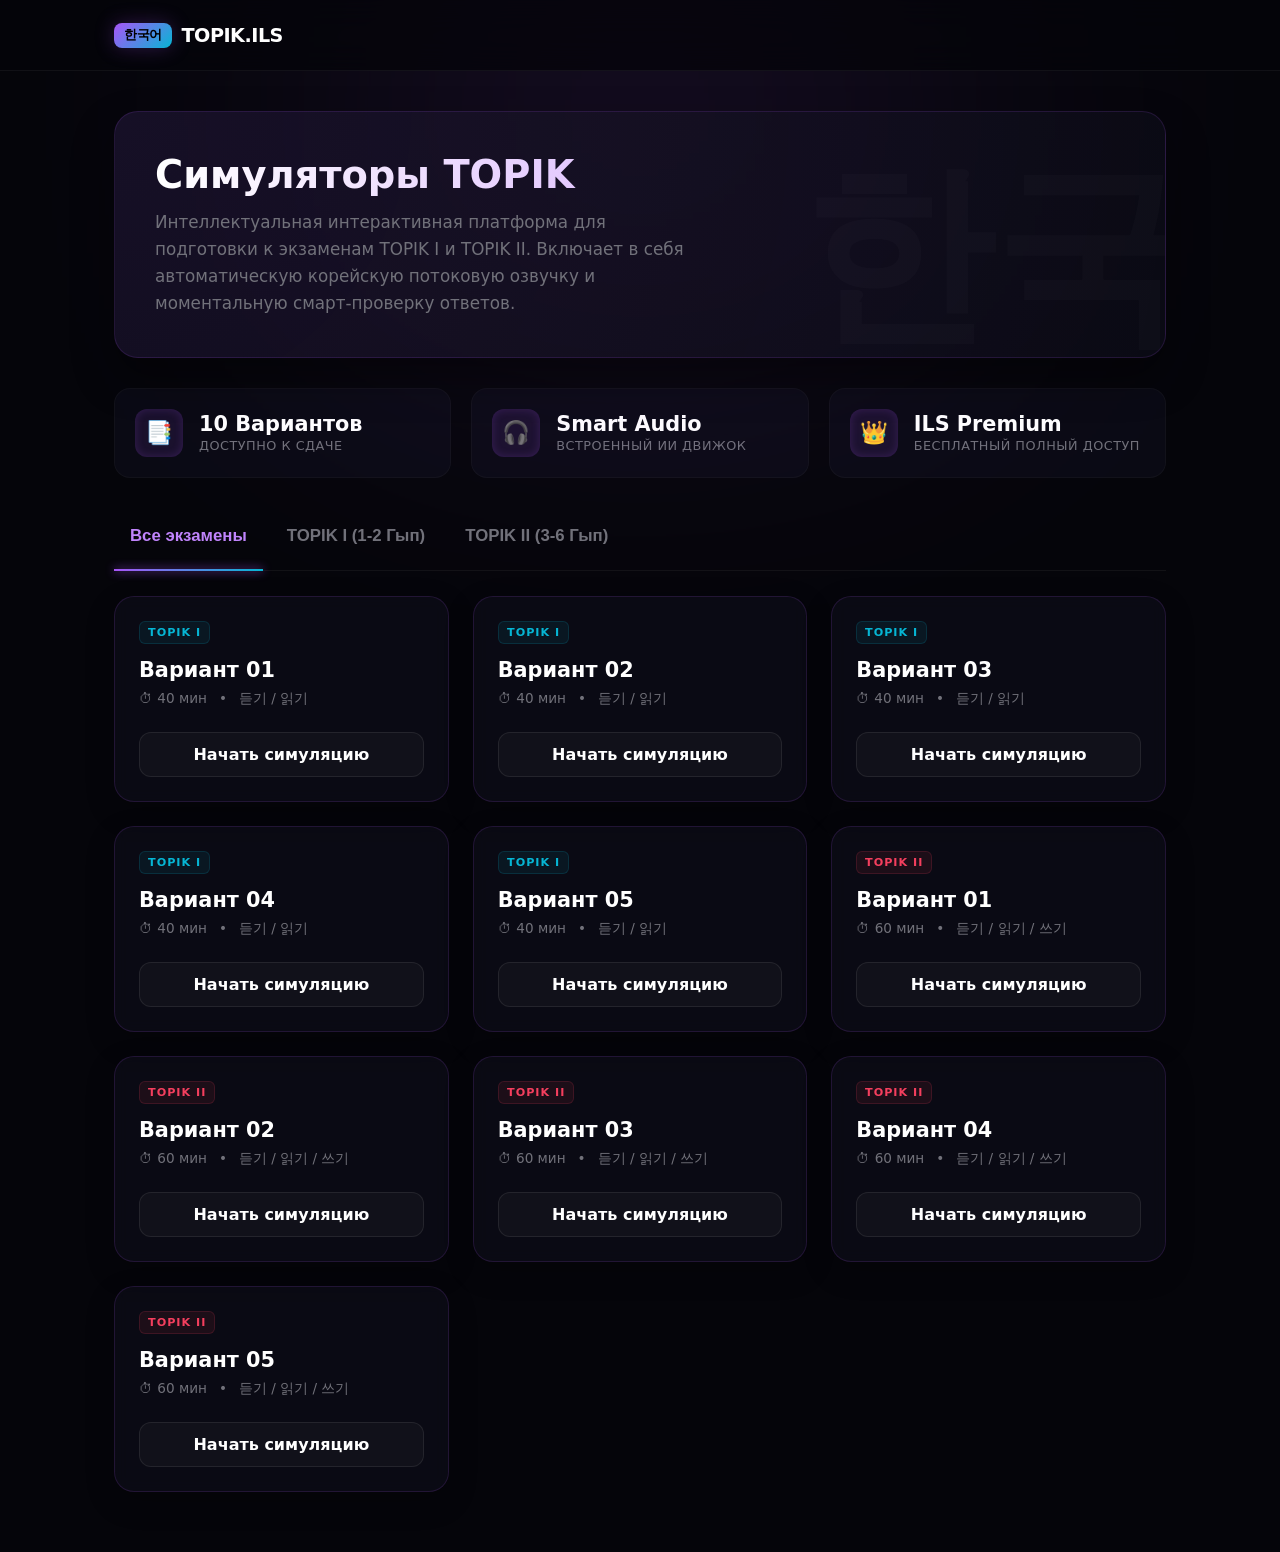
==== dashboard.html @ 1db869f1 "dashboard.html" ====
<!DOCTYPE html>
<html lang="ru">
<head>
  <meta charset="UTF-8">
  <meta name="viewport" content="width=device-width, initial-scale=1.0">
  <title>ILS TOPIK Hub · Премиум Дашборд</title>
  <style>
    /* Премиальная дизайн-система Кибер-Люкс */
    :root {
      --bg: #05050a;
      --card-bg: rgba(13, 13, 25, 0.7);
      --border: rgba(168, 85, 247, 0.15);
      --border-hover: rgba(168, 85, 247, 0.4);
      --text: #f3f4f6;
      --text-muted: #71717a;
      --purple: #a855f7;
      --purple-glow: rgba(168, 85, 247, 0.25);
      --cyan: #06b6d4;
    }

    * { box-sizing: border-box; margin: 0; padding: 0; transition: all 0.3s cubic-bezier(0.4, 0, 0.2, 1); }

    body {
      background-color: var(--bg);
      color: var(--text);
      font-family: system-ui, -apple-system, BlinkMacSystemFont, sans-serif;
      min-height: 100vh;
      overflow-x: hidden;
      padding-bottom: 60px;
    }

    /* Фоновое свечение */
    body::before {
      content: ''; position: absolute; top: -10%; left: 50%; transform: translateX(-50%);
      width: 600px; height: 400px; background: var(--purple); filter: blur(150px); opacity: 0.12; pointer-events: none;
    }

    .container { max-width: 1100px; margin: 0 auto; padding: 0 24px; }

    /* Навигация */
    .header {
      backdrop-filter: blur(16px); background: rgba(5, 5, 10, 0.75);
      border-bottom: 1px solid rgba(255, 255, 255, 0.05); position: sticky; top: 0; z-index: 50;
    }
    .header-inner { height: 70px; display: flex; align-items: center; justify-content: space-between; }
    .logo { display: flex; align-items: center; gap: 10px; text-decoration: none; font-weight: 800; font-size: 1.2rem; color: #fff; letter-spacing: -0.5px; }
    .logo-badge { background: linear-gradient(135deg, var(--purple), var(--cyan)); color: #000; padding: 4px 10px; border-radius: 8px; font-size: 0.8rem; font-weight: 900; box-shadow: 0 0 20px var(--purple-glow); }
    
    /* Главный баннер */
    .hero {
      background: radial-gradient(circle at top left, rgba(168, 85, 247, 0.08), transparent), var(--card-bg);
      border: 1px solid var(--border); border-radius: 24px; padding: 40px; margin-top: 40px; position: relative; overflow: hidden;
      box-shadow: 0 20px 40px rgba(0,0,0,0.4);
    }
    .hero h1 { font-size: 2.4rem; font-weight: 900; background: linear-gradient(to right, #fff, #c084fc); -webkit-background-clip: text; -webkit-text-fill-color: transparent; margin-bottom: 12px; }
    .hero p { color: var(--text-muted); max-width: 550px; line-height: 1.6; font-size: 1.05rem; }
    .kr-decor { position: absolute; right: -20px; bottom: -30px; font-size: 12rem; font-weight: 900; color: rgba(255,255,255,0.02); pointer-events: none; user-select: none; }

    /* Виджеты статистики */
    .stats-row { display: grid; grid-template-columns: repeat(auto-fit, minmax(240px, 1fr)); gap: 20px; margin-top: 30px; }
    .stat-card { background: var(--card-bg); border: 1px solid rgba(255,255,255,0.03); border-radius: 16px; padding: 20px; display: flex; align-items: center; gap: 16px; }
    .stat-card:hover { border-color: rgba(168, 85, 247, 0.2); background: rgba(168, 85, 247, 0.03); }
    .stat-icon { width: 48px; height: 48px; background: rgba(168, 85, 247, 0.1); border-radius: 12px; display: flex; align-items: center; justify-content: center; font-size: 1.4rem; color: #c084fc; box-shadow: inset 0 0 10px rgba(168,85,247,0.2); }
    .stat-num { font-size: 1.3rem; font-weight: 700; color: #fff; }
    .stat-title { font-size: 0.8rem; color: var(--text-muted); text-transform: uppercase; letter-spacing: 0.5px; margin-top: 2px; }

    /* Вкладки переключения */
    .tabs-nav { display: flex; gap: 8px; margin: 40px 0 25px 0; border-bottom: 1px solid rgba(255,255,255,0.05); padding-bottom: 16px; }
    .tab-btn { background: transparent; border: none; color: var(--text-muted); font-size: 1.05rem; font-weight: 600; padding: 8px 16px; cursor: pointer; position: relative; }
    .tab-btn:hover { color: #fff; }
    .tab-btn.active { color: #c084fc; }
    .tab-btn.active::after { content: ''; position: absolute; bottom: -17px; left: 0; right: 0; height: 2px; background: linear-gradient(90deg, var(--purple), var(--cyan)); box-shadow: 0 0 10px var(--purple); }

    /* Сетка и неоновые карточки тестов */
    .grid { display: grid; grid-template-columns: repeat(auto-fill, minmax(260px, 1fr)); gap: 24px; }
    .card {
      background: var(--card-bg); border: 1px solid var(--border); border-radius: 20px; padding: 24px; display: flex; flex-direction: column; justify-content: space-between; min-height: 200px;
      position: relative; overflow: hidden; backdrop-filter: blur(8px); box-shadow: 0 10px 30px rgba(0,0,0,0.2);
    }
    .card::before { content: ''; position: absolute; top: 0; left: 0; width: 100%; height: 100%; background: linear-gradient(45deg, transparent, rgba(168, 85, 247, 0.03), transparent); transform: translateX(-100%); transition: 0.6s; }
    .card:hover::before { transform: translateX(100%); }
    .card:hover { border-color: var(--border-hover); transform: translateY(-4px); box-shadow: 0 12px 30px var(--purple-glow); }
    
    .card-lvl { font-size: 0.7rem; font-weight: 800; text-transform: uppercase; letter-spacing: 1px; color: var(--cyan); background: rgba(6, 182, 212, 0.08); border: 1px solid rgba(6, 182, 212, 0.15); padding: 4px 8px; border-radius: 6px; display: inline-block; align-self: flex-start; }
    .card.topik2 .card-lvl { color: #f43f5e; background: rgba(244, 63, 94, 0.08); border-color: rgba(244, 63, 94, 0.15); }
    
    .card-title { font-size: 1.3rem; font-weight: 700; color: #fff; margin-top: 14px; }
    .card-meta { display: flex; gap: 12px; font-size: 0.85rem; color: var(--text-muted); margin: 8px 0 24px 0; }
    
    .card-btn {
      background: rgba(255, 255, 255, 0.03); border: 1px solid rgba(255, 255, 255, 0.08); color: #fff; font-weight: 600; text-align: center; padding: 12px 0; border-radius: 12px; text-decoration: none;
    }
    .card:hover .card-btn { background: linear-gradient(135deg, var(--purple), #7c3aed); border-color: transparent; box-shadow: 0 4px 15px rgba(124, 58, 237, 0.3); }
  </style>
</head>
<body>

  <header class="header">
    <div class="container header-inner">
      <a href="index.html" class="logo">
        <span class="logo-badge">한국어</span>
        <span>TOPIK.ILS</span>
      </a>
    </div>
  </header>

  <main class="container">
    <div class="hero">
      <div class="kr-decor">한국</div>
      <h1>Симуляторы TOPIK</h1>
      <p>Интеллектуальная интерактивная платформа для подготовки к экзаменам TOPIK I и TOPIK II. Включает в себя автоматическую корейскую потоковую озвучку и моментальную смарт-проверку ответов.</p>
    </div>

    <!-- Статистика -->
    <div class="stats-row">
      <div class="stat-card">
        <div class="stat-icon">📑</div>
        <div>
          <div class="stat-num">10 Вариантов</div>
          <div class="stat-title">Доступно к сдаче</div>
        </div>
      </div>
      <div class="stat-card">
        <div class="stat-icon">🎧</div>
        <div>
          <div class="stat-num">Smart Audio</div>
          <div class="stat-title">Встроенный ИИ движок</div>
        </div>
      </div>
      <div class="stat-card">
        <div class="stat-icon">👑</div>
        <div>
          <div class="stat-num">ILS Premium</div>
          <div class="stat-title">Бесплатный полный доступ</div>
        </div>
      </div>
    </div>

    <!-- Навигационные табы -->
    <div class="tabs-nav">
      <button class="tab-btn active" onclick="filterExams('all')">Все экзамены</button>
      <button class="tab-btn" onclick="filterExams('topik1')">TOPIK I (1-2 Гып)</button>
      <button class="tab-btn" onclick="filterExams('topik2')">TOPIK II (3-6 Гып)</button>
    </div>

    <!-- Сетка карточек -->
    <div class="grid" id="exams-grid"></div>
  </main>

  <script>
    const exams = [];
    // Генерация 5 тестов TOPIK I
    for(let i=1; i<=5; i++) {
      exams.push({ id: `topik1-v${i}`, tag: 'topik1', label: 'TOPIK I', title: `Вариант 0${i}`, desc: '2 Секции • 40 Мин' });
    }
    // Генерация 5 тестов TOPIK II
    for(let i=1; i<=5; i++) {
      exams.push({ id: `topik2-v${i}`, tag: 'topik2', label: 'TOPIK II', title: `Вариант 0${i}`, desc: '3 Секции • 60 Мин' });
    }

    function render(filter = 'all') {
      const grid = document.getElementById('exams-grid');
      grid.innerHTML = '';

      exams.forEach(ex => {
        if(filter !== 'all' && ex.tag !== filter) return;

        const card = document.createElement('div');
        card.className = `card ${ex.tag}`;
        card.innerHTML = `
          <div>
            <span class="card-lvl">${ex.label}</span>
            <h3 class="card-title">${ex.title}</h3>
            <div class="card-meta">
              <span>⏱ ${ex.tag === 'topik1' ? '40 мин' : '60 мин'}</span>
              <span>•</span>
              <span>${ex.tag === 'topik1' ? '듣기 / 읽기' : '듣기 / 읽기 / 쓰기'}</span>
            </div>
          </div>
          <a href="test.html?exam=${ex.id}" class="card-btn">Начать симуляцию</a>
        `;
        grid.appendChild(card);
      });
    }

    function filterExams(type) {
      const btns = document.querySelectorAll('.tab-btn');
      btns.forEach(b => b.classList.remove('active'));
      event.target.classList.add('active');
      render(type);
    }

    document.addEventListener('DOMContentLoaded', () => render('all'));
  </script>
</body>
</html>
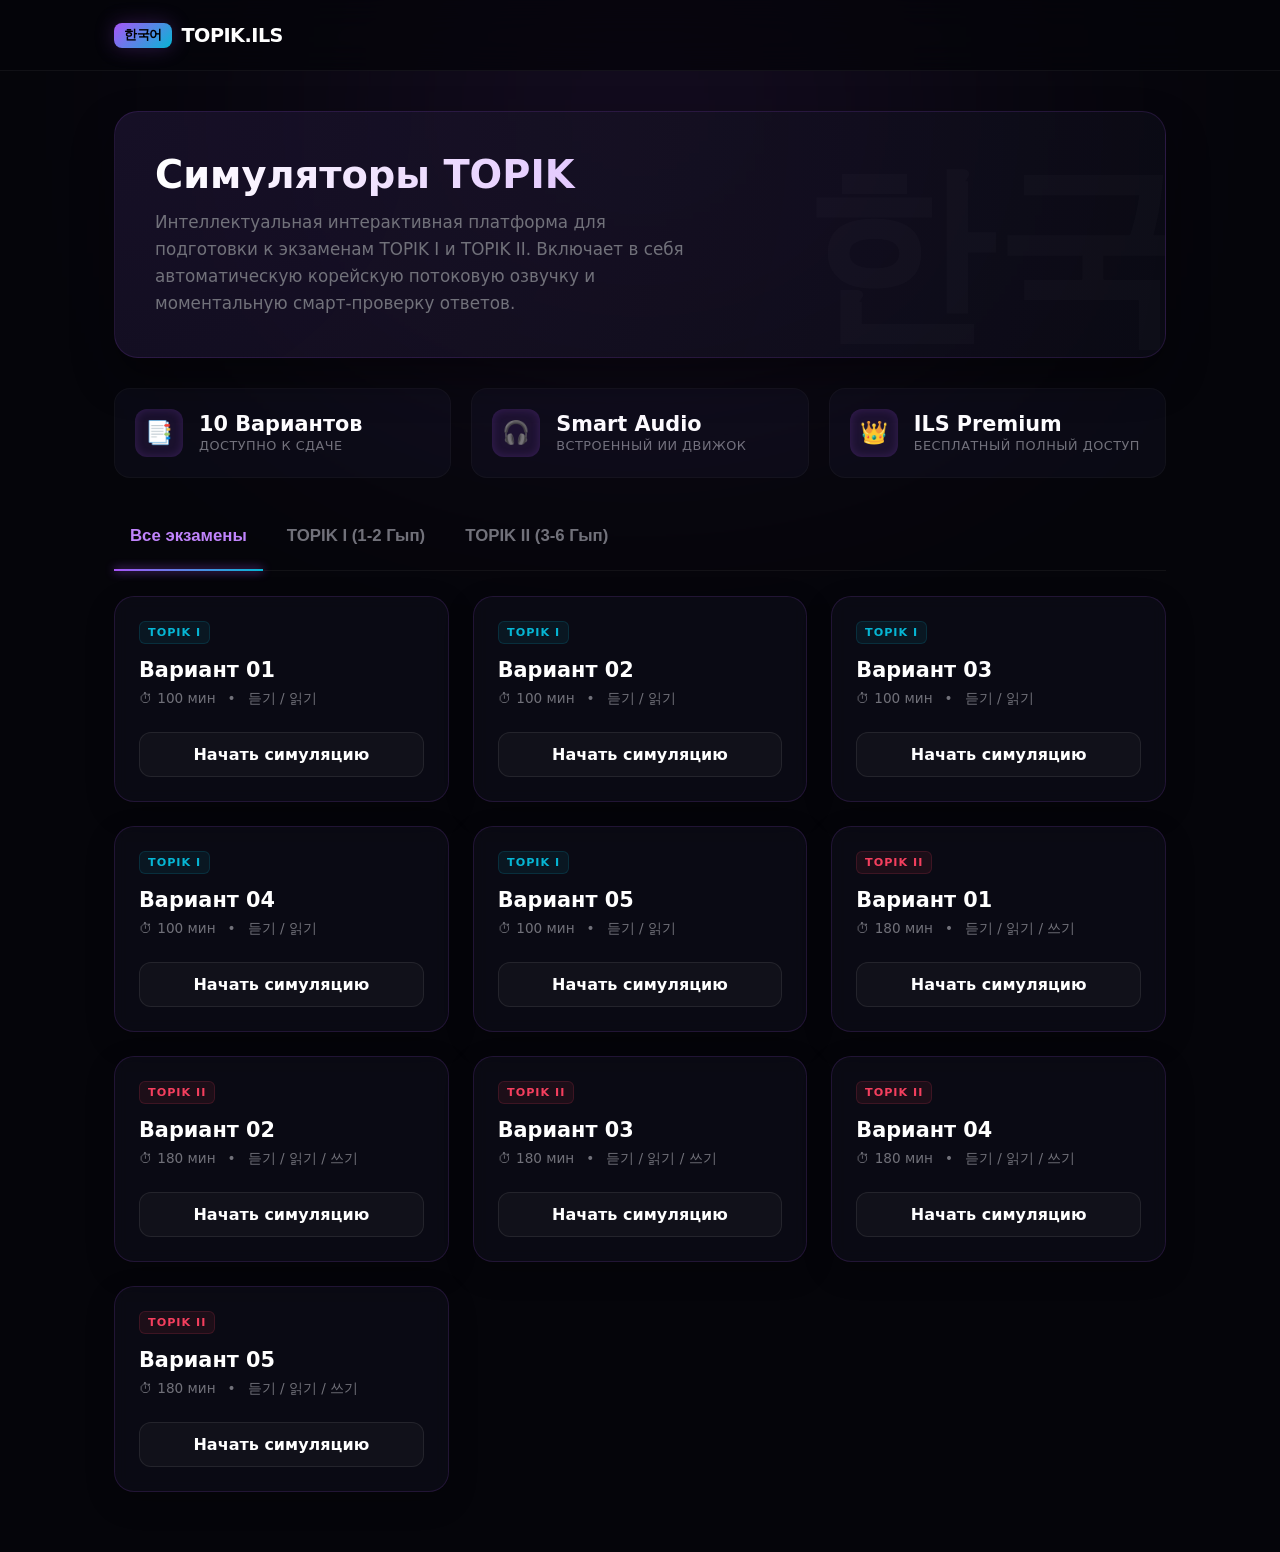
==== commit 242f9700: "dash road.html" ====
--- a/dashboard.html
+++ b/dashboard.html
@@ -18,7 +18,12 @@
       --cyan: #06b6d4;
     }
 
-    * { box-sizing: border-box; margin: 0; padding: 0; transition: all 0.3s cubic-bezier(0.4, 0, 0.2, 1); }
+    * { 
+      box-sizing: border-box; 
+      margin: 0; 
+      padding: 0; 
+      transition: all 0.3s cubic-bezier(0.4, 0, 0.2, 1); 
+    }
 
     body {
       background-color: var(--bg);
@@ -31,66 +36,272 @@
 
     /* Фоновое свечение */
     body::before {
-      content: ''; position: absolute; top: -10%; left: 50%; transform: translateX(-50%);
-      width: 600px; height: 400px; background: var(--purple); filter: blur(150px); opacity: 0.12; pointer-events: none;
-    }
-
-    .container { max-width: 1100px; margin: 0 auto; padding: 0 24px; }
+      content: ''; 
+      position: absolute; 
+      top: -10%; 
+      left: 50%; 
+      transform: translateX(-50%);
+      width: 600px; 
+      height: 400px; 
+      background: var(--purple); 
+      filter: blur(150px); 
+      opacity: 0.12; 
+      pointer-events: none;
+    }
+
+    .container { 
+      max-width: 1100px; 
+      margin: 0 auto; 
+      padding: 0 24px; 
+    }
 
     /* Навигация */
     .header {
-      backdrop-filter: blur(16px); background: rgba(5, 5, 10, 0.75);
-      border-bottom: 1px solid rgba(255, 255, 255, 0.05); position: sticky; top: 0; z-index: 50;
-    }
-    .header-inner { height: 70px; display: flex; align-items: center; justify-content: space-between; }
-    .logo { display: flex; align-items: center; gap: 10px; text-decoration: none; font-weight: 800; font-size: 1.2rem; color: #fff; letter-spacing: -0.5px; }
-    .logo-badge { background: linear-gradient(135deg, var(--purple), var(--cyan)); color: #000; padding: 4px 10px; border-radius: 8px; font-size: 0.8rem; font-weight: 900; box-shadow: 0 0 20px var(--purple-glow); }
+      backdrop-filter: blur(16px); 
+      background: rgba(5, 5, 10, 0.75);
+      border-bottom: 1px solid rgba(255, 255, 255, 0.05); 
+      position: sticky; 
+      top: 0; 
+      z-index: 50;
+    }
+    
+    .header-inner { 
+      height: 70px; 
+      display: flex; 
+      align-items: center; 
+      justify-content: space-between; 
+    }
+    
+    .logo { 
+      display: flex; 
+      align-items: center; 
+      gap: 10px; 
+      text-decoration: none; 
+      font-weight: 800; 
+      font-size: 1.2rem; 
+      color: #fff; 
+      letter-spacing: -0.5px; 
+    }
+    
+    .logo-badge { 
+      background: linear-gradient(135deg, var(--purple), var(--cyan)); 
+      color: #000; 
+      padding: 4px 10px; 
+      border-radius: 8px; 
+      font-size: 0.8rem; 
+      font-weight: 900; 
+      box-shadow: 0 0 20px var(--purple-glow); 
+    }
     
     /* Главный баннер */
     .hero {
       background: radial-gradient(circle at top left, rgba(168, 85, 247, 0.08), transparent), var(--card-bg);
-      border: 1px solid var(--border); border-radius: 24px; padding: 40px; margin-top: 40px; position: relative; overflow: hidden;
+      border: 1px solid var(--border); 
+      border-radius: 24px; 
+      padding: 40px; 
+      margin-top: 40px; 
+      position: relative; 
+      overflow: hidden;
       box-shadow: 0 20px 40px rgba(0,0,0,0.4);
     }
-    .hero h1 { font-size: 2.4rem; font-weight: 900; background: linear-gradient(to right, #fff, #c084fc); -webkit-background-clip: text; -webkit-text-fill-color: transparent; margin-bottom: 12px; }
-    .hero p { color: var(--text-muted); max-width: 550px; line-height: 1.6; font-size: 1.05rem; }
-    .kr-decor { position: absolute; right: -20px; bottom: -30px; font-size: 12rem; font-weight: 900; color: rgba(255,255,255,0.02); pointer-events: none; user-select: none; }
+    
+    .hero h1 { 
+      font-size: 2.4rem; 
+      font-weight: 900; 
+      background: linear-gradient(to right, #fff, #c084fc); 
+      -webkit-background-clip: text; 
+      -webkit-text-fill-color: transparent; 
+      margin-bottom: 12px; 
+    }
+    
+    .hero p { 
+      color: var(--text-muted); 
+      max-width: 550px; 
+      line-height: 1.6; 
+      font-size: 1.05rem; 
+    }
+    
+    .kr-decor { 
+      position: absolute; 
+      right: -20px; 
+      bottom: -30px; 
+      font-size: 12rem; 
+      font-weight: 900; 
+      color: rgba(255,255,255,0.02); 
+      pointer-events: none; 
+      user-select: none; 
+    }
 
     /* Виджеты статистики */
-    .stats-row { display: grid; grid-template-columns: repeat(auto-fit, minmax(240px, 1fr)); gap: 20px; margin-top: 30px; }
-    .stat-card { background: var(--card-bg); border: 1px solid rgba(255,255,255,0.03); border-radius: 16px; padding: 20px; display: flex; align-items: center; gap: 16px; }
-    .stat-card:hover { border-color: rgba(168, 85, 247, 0.2); background: rgba(168, 85, 247, 0.03); }
-    .stat-icon { width: 48px; height: 48px; background: rgba(168, 85, 247, 0.1); border-radius: 12px; display: flex; align-items: center; justify-content: center; font-size: 1.4rem; color: #c084fc; box-shadow: inset 0 0 10px rgba(168,85,247,0.2); }
-    .stat-num { font-size: 1.3rem; font-weight: 700; color: #fff; }
-    .stat-title { font-size: 0.8rem; color: var(--text-muted); text-transform: uppercase; letter-spacing: 0.5px; margin-top: 2px; }
+    .stats-row { 
+      display: grid; 
+      grid-template-columns: repeat(auto-fit, minmax(240px, 1fr)); 
+      gap: 20px; 
+      margin-top: 30px; 
+    }
+    
+    .stat-card { 
+      background: var(--card-bg); 
+      border: 1px solid rgba(255,255,255,0.03); 
+      border-radius: 16px; 
+      padding: 20px; 
+      display: flex; 
+      align-items: center; 
+      gap: 16px; 
+    }
+    
+    .stat-card:hover { 
+      border-color: rgba(168, 85, 247, 0.2); 
+      background: rgba(168, 85, 247, 0.03); 
+    }
+    
+    .stat-icon { 
+      width: 48px; 
+      height: 48px; 
+      background: rgba(168, 85, 247, 0.1); 
+      border-radius: 12px; 
+      display: flex; 
+      align-items: center; 
+      justify-content: center; 
+      font-size: 1.4rem; 
+      color: #c084fc; 
+      box-shadow: inset 0 0 10px rgba(168,85,247,0.2); 
+    }
+    
+    .stat-num { 
+      font-size: 1.3rem; 
+      font-weight: 700; 
+      color: #fff; 
+    }
+    
+    .stat-title { 
+      font-size: 0.8rem; 
+      color: var(--text-muted); 
+      text-transform: uppercase; 
+      letter-spacing: 0.5px; 
+      margin-top: 2px; 
+    }
 
     /* Вкладки переключения */
-    .tabs-nav { display: flex; gap: 8px; margin: 40px 0 25px 0; border-bottom: 1px solid rgba(255,255,255,0.05); padding-bottom: 16px; }
-    .tab-btn { background: transparent; border: none; color: var(--text-muted); font-size: 1.05rem; font-weight: 600; padding: 8px 16px; cursor: pointer; position: relative; }
+    .tabs-nav { 
+      display: flex; 
+      gap: 8px; 
+      margin: 40px 0 25px 0; 
+      border-bottom: 1px solid rgba(255,255,255,0.05); 
+      padding-bottom: 16px; 
+    }
+    
+    .tab-btn { 
+      background: transparent; 
+      border: none; 
+      color: var(--text-muted); 
+      font-size: 1.05rem; 
+      font-weight: 600; 
+      padding: 8px 16px; 
+      cursor: pointer; 
+      position: relative; 
+    }
+    
     .tab-btn:hover { color: #fff; }
     .tab-btn.active { color: #c084fc; }
-    .tab-btn.active::after { content: ''; position: absolute; bottom: -17px; left: 0; right: 0; height: 2px; background: linear-gradient(90deg, var(--purple), var(--cyan)); box-shadow: 0 0 10px var(--purple); }
-
-    /* Сетка и неоновые карточки тестов */
-    .grid { display: grid; grid-template-columns: repeat(auto-fill, minmax(260px, 1fr)); gap: 24px; }
+    .tab-btn.active::after { 
+      content: ''; 
+      position: absolute; 
+      bottom: -17px; 
+      left: 0; 
+      right: 0; 
+      height: 2px; 
+      background: linear-gradient(90deg, var(--purple), var(--cyan)); 
+      box-shadow: 0 0 10px var(--purple); 
+    }
+
+    /* Сетка и семантичные интерактивные карточки */
+    .grid { 
+      display: grid; 
+      grid-template-columns: repeat(auto-fill, minmax(260px, 1fr)); 
+      gap: 24px; 
+    }
+    
+    /* Карточка теперь является ссылкой целиком */
     .card {
-      background: var(--card-bg); border: 1px solid var(--border); border-radius: 20px; padding: 24px; display: flex; flex-direction: column; justify-content: space-between; min-height: 200px;
-      position: relative; overflow: hidden; backdrop-filter: blur(8px); box-shadow: 0 10px 30px rgba(0,0,0,0.2);
-    }
-    .card::before { content: ''; position: absolute; top: 0; left: 0; width: 100%; height: 100%; background: linear-gradient(45deg, transparent, rgba(168, 85, 247, 0.03), transparent); transform: translateX(-100%); transition: 0.6s; }
+      background: var(--card-bg); 
+      border: 1px solid var(--border); 
+      border-radius: 20px; 
+      padding: 24px; 
+      display: flex; 
+      flex-direction: column; 
+      justify-content: space-between; 
+      min-height: 200px;
+      position: relative; 
+      overflow: hidden; 
+      backdrop-filter: blur(8px); 
+      box-shadow: 0 10px 30px rgba(0,0,0,0.2);
+      text-decoration: none;
+    }
+    
+    .card::before { 
+      content: ''; 
+      position: absolute; 
+      top: 0; 
+      left: 0; 
+      width: 100%; 
+      height: 100%; 
+      background: linear-gradient(45deg, transparent, rgba(168, 85, 247, 0.03), transparent); 
+      transform: translateX(-100%); 
+      transition: 0.6s; 
+    }
+    
     .card:hover::before { transform: translateX(100%); }
-    .card:hover { border-color: var(--border-hover); transform: translateY(-4px); box-shadow: 0 12px 30px var(--purple-glow); }
-    
-    .card-lvl { font-size: 0.7rem; font-weight: 800; text-transform: uppercase; letter-spacing: 1px; color: var(--cyan); background: rgba(6, 182, 212, 0.08); border: 1px solid rgba(6, 182, 212, 0.15); padding: 4px 8px; border-radius: 6px; display: inline-block; align-self: flex-start; }
-    .card.topik2 .card-lvl { color: #f43f5e; background: rgba(244, 63, 94, 0.08); border-color: rgba(244, 63, 94, 0.15); }
+    
+    .card:hover { 
+      border-color: var(--border-hover); 
+      transform: translateY(-4px); 
+      box-shadow: 0 12px 30px var(--purple-glow); 
+    }
+    
+    /* Оптимизированное скрытие для мгновенной фильтрации */
+    .card.hidden {
+      display: none;
+    }
+    
+    .card-lvl { 
+      font-size: 0.7rem; 
+      font-weight: 800; 
+      text-transform: uppercase; 
+      letter-spacing: 1px; 
+      color: var(--cyan); 
+      background: rgba(6, 182, 212, 0.08); 
+      border: 1px solid rgba(6, 182, 212, 0.15); 
+      padding: 4px 8px; 
+      border-radius: 6px; 
+      display: inline-block; 
+      align-self: flex-start; 
+    }
+    
+    .card.topik2 .card-lvl { 
+      color: #f43f5e; 
+      background: rgba(244, 63, 94, 0.08); 
+      border-color: rgba(244, 63, 94, 0.15); 
+    }
     
     .card-title { font-size: 1.3rem; font-weight: 700; color: #fff; margin-top: 14px; }
     .card-meta { display: flex; gap: 12px; font-size: 0.85rem; color: var(--text-muted); margin: 8px 0 24px 0; }
     
     .card-btn {
-      background: rgba(255, 255, 255, 0.03); border: 1px solid rgba(255, 255, 255, 0.08); color: #fff; font-weight: 600; text-align: center; padding: 12px 0; border-radius: 12px; text-decoration: none;
-    }
-    .card:hover .card-btn { background: linear-gradient(135deg, var(--purple), #7c3aed); border-color: transparent; box-shadow: 0 4px 15px rgba(124, 58, 237, 0.3); }
+      background: rgba(255, 255, 255, 0.03); 
+      border: 1px solid rgba(255, 255, 255, 0.08); 
+      color: #fff; 
+      font-weight: 600; 
+      text-align: center; 
+      padding: 12px 0; 
+      border-radius: 12px; 
+    }
+    
+    .card:hover .card-btn { 
+      background: linear-gradient(135deg, var(--purple), #7c3aed); 
+      border-color: transparent; 
+      box-shadow: 0 4px 15px rgba(124, 58, 237, 0.3); 
+    }
   </style>
 </head>
 <body>
@@ -111,24 +322,23 @@
       <p>Интеллектуальная интерактивная платформа для подготовки к экзаменам TOPIK I и TOPIK II. Включает в себя автоматическую корейскую потоковую озвучку и моментальную смарт-проверку ответов.</p>
     </div>
 
-    <!-- Статистика -->
     <div class="stats-row">
       <div class="stat-card">
-        <div class="stat-icon">📑</div>
+        <div class="stat-icon" aria-hidden="true">📑</div>
         <div>
           <div class="stat-num">10 Вариантов</div>
           <div class="stat-title">Доступно к сдаче</div>
         </div>
       </div>
       <div class="stat-card">
-        <div class="stat-icon">🎧</div>
+        <div class="stat-icon" aria-hidden="true">🎧</div>
         <div>
           <div class="stat-num">Smart Audio</div>
           <div class="stat-title">Встроенный ИИ движок</div>
         </div>
       </div>
       <div class="stat-card">
-        <div class="stat-icon">👑</div>
+        <div class="stat-icon" aria-hidden="true">👑</div>
         <div>
           <div class="stat-num">ILS Premium</div>
           <div class="stat-title">Бесплатный полный доступ</div>
@@ -136,61 +346,109 @@
       </div>
     </div>
 
-    <!-- Навигационные табы -->
-    <div class="tabs-nav">
-      <button class="tab-btn active" onclick="filterExams('all')">Все экзамены</button>
-      <button class="tab-btn" onclick="filterExams('topik1')">TOPIK I (1-2 Гып)</button>
-      <button class="tab-btn" onclick="filterExams('topik2')">TOPIK II (3-6 Гып)</button>
-    </div>
-
-    <!-- Сетка карточек -->
+    <nav class="tabs-nav" aria-label="Фильтр тестов">
+      <button class="tab-btn active" data-filter="all">Все экзамены</button>
+      <button class="tab-btn" data-filter="topik1">TOPIK I (1-2 Гып)</button>
+      <button class="tab-btn" data-filter="topik2">TOPIK II (3-6 Гып)</button>
+    </nav>
+
     <div class="grid" id="exams-grid"></div>
   </main>
 
   <script>
-    const exams = [];
-    // Генерация 5 тестов TOPIK I
-    for(let i=1; i<=5; i++) {
-      exams.push({ id: `topik1-v${i}`, tag: 'topik1', label: 'TOPIK I', title: `Вариант 0${i}`, desc: '2 Секции • 40 Мин' });
-    }
-    // Генерация 5 тестов TOPIK II
-    for(let i=1; i<=5; i++) {
-      exams.push({ id: `topik2-v${i}`, tag: 'topik2', label: 'TOPIK II', title: `Вариант 0${i}`, desc: '3 Секции • 60 Мин' });
-    }
-
-    function render(filter = 'all') {
-      const grid = document.getElementById('exams-grid');
-      grid.innerHTML = '';
-
-      exams.forEach(ex => {
-        if(filter !== 'all' && ex.tag !== filter) return;
-
-        const card = document.createElement('div');
-        card.className = `card ${ex.tag}`;
-        card.innerHTML = `
-          <div>
-            <span class="card-lvl">${ex.label}</span>
-            <h3 class="card-title">${ex.title}</h3>
-            <div class="card-meta">
-              <span>⏱ ${ex.tag === 'topik1' ? '40 мин' : '60 мин'}</span>
-              <span>•</span>
-              <span>${ex.tag === 'topik1' ? '듣기 / 읽기' : '듣기 / 읽기 / 쓰기'}</span>
+    // Инкапсулируем логику в самовызывающуюся функцию (IIFE), оберегая глобальную область видимости
+    (() => {
+      'use strict';
+
+      // 1. Конфигурация реальных экзаменационных данных
+      const exams = [];
+      
+      // Генерация тестов TOPIK I (Аутентичные 100 минут)
+      for (let i = 1; i <= 5; i++) {
+        exams.push({ 
+          id: `topik1-v${i}`, 
+          tag: 'topik1', 
+          label: 'TOPIK I', 
+          title: `Вариант 0${i}`, 
+          duration: '100 мин', 
+          sections: '듣기 / 읽기' 
+        });
+      }
+      
+      // Генерация тестов TOPIK II (Аутентичные 180 минут суммарно)
+      for (let i = 1; i <= 5; i++) {
+        exams.push({ 
+          id: `topik2-v${i}`, 
+          tag: 'topik2', 
+          label: 'TOPIK II', 
+          title: `Вариант 0${i}`, 
+          duration: '180 мин', 
+          sections: '듣기 / 읽기 / 쓰기' 
+        });
+      }
+
+      // 2. Инициализация и рендеринг (Один раз при загрузке)
+      function initGrid() {
+        const grid = document.getElementById('exams-grid');
+        if (!grid) return;
+
+        // Создаем DocumentFragment для минимизации лагов отрисовки (Reflow)
+        const fragment = document.createDocumentFragment();
+
+        exams.forEach(ex => {
+          const card = document.createElement('a');
+          card.href = `test.html?exam=${ex.id}`;
+          card.className = `card ${ex.tag}`;
+          card.setAttribute('data-type', ex.tag);
+          card.innerHTML = `
+            <div>
+              <span class="card-lvl">${ex.label}</span>
+              <h3 class="card-title">${ex.title}</h3>
+              <div class="card-meta">
+                <span>⏱ ${ex.duration}</span>
+                <span>•</span>
+                <span>${ex.sections}</span>
+              </div>
             </div>
-          </div>
-          <a href="test.html?exam=${ex.id}" class="card-btn">Начать симуляцию</a>
-        `;
-        grid.appendChild(card);
+            <div class="card-btn">Начать симуляцию</div>
+          `;
+          fragment.appendChild(card);
+        });
+
+        grid.appendChild(fragment);
+      }
+
+      // 3. Мгновенная фильтрация через CSS-классы (Без пересоздания DOM)
+      function handleFilter(event) {
+        const clickedBtn = event.target.closest('.tab-btn');
+        if (!clickedBtn) return;
+
+        // Переключение активного класса у кнопок
+        document.querySelectorAll('.tab-btn').forEach(btn => btn.classList.remove('active'));
+        clickedBtn.classList.add('active');
+
+        // Управление видимостью карточек
+        const filterValue = clickedBtn.getAttribute('data-filter');
+        document.querySelectorAll('.card').forEach(card => {
+          const cardType = card.getAttribute('data-type');
+          if (filterValue === 'all' || cardType === filterValue) {
+            card.classList.remove('hidden');
+          } else {
+            card.classList.add('hidden');
+          }
+        });
+      }
+
+      // 4. Привязка обработчиков событий (Современный Event Delegation)
+      document.addEventListener('DOMContentLoaded', () => {
+        initGrid();
+        
+        const nav = document.querySelector('.tabs-nav');
+        if (nav) {
+          nav.addEventListener('click', handleFilter);
+        }
       });
-    }
-
-    function filterExams(type) {
-      const btns = document.querySelectorAll('.tab-btn');
-      btns.forEach(b => b.classList.remove('active'));
-      event.target.classList.add('active');
-      render(type);
-    }
-
-    document.addEventListener('DOMContentLoaded', () => render('all'));
+    })();
   </script>
 </body>
 </html>
